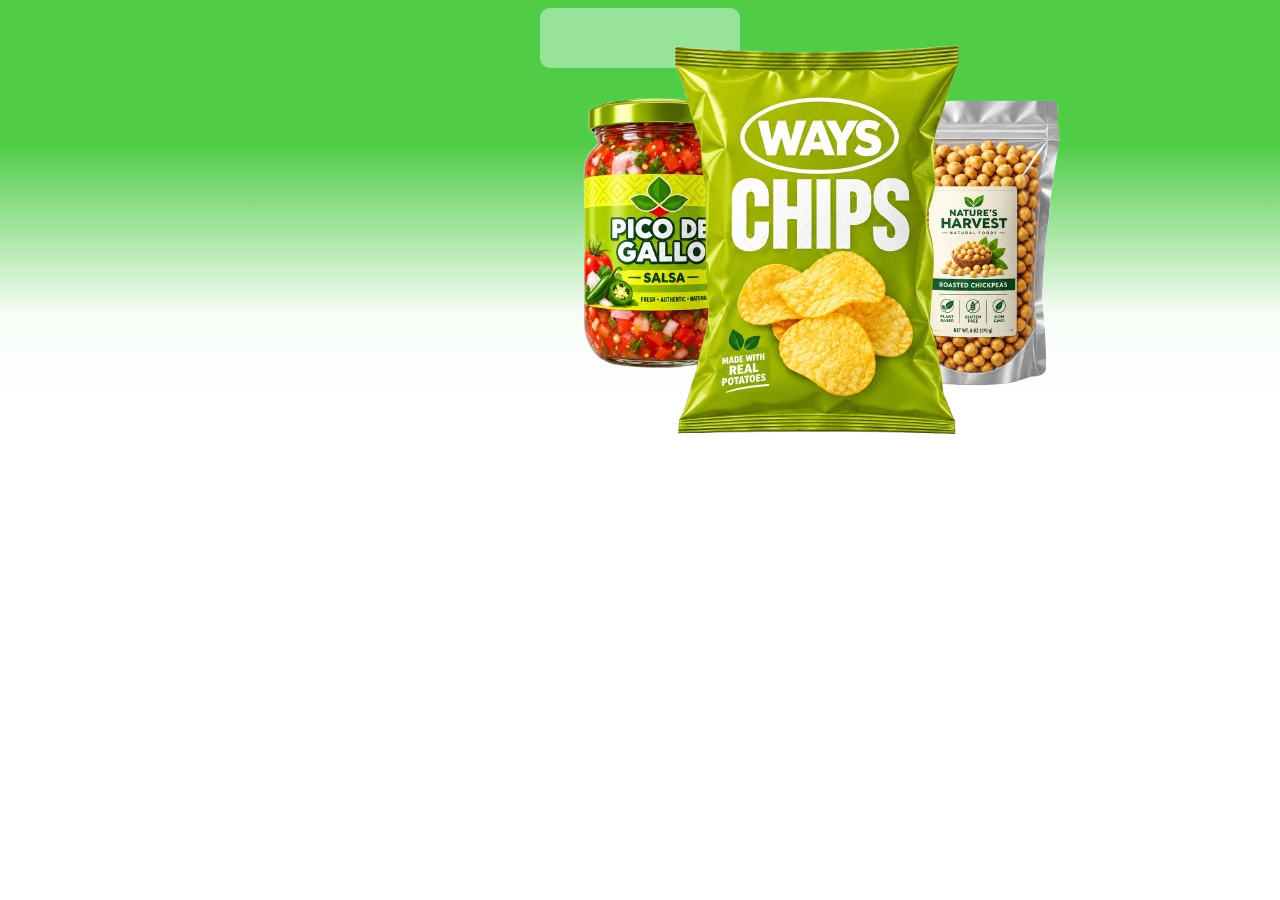
==== html/secondary.html @ f7d3fcb9 "organize css" ====
<html lang="nb">
<head>
    <meta charset="UTF-8" />
    <meta name="viewport" content="width=device-width, initial-scale=1.0" />
    <title>Scanner Landing Page</title>
    <link rel="stylesheet" href="../css/style.css" />
  </head>
<body class="Gradient">
    <div class="ProductInfo">
        <div class="ProductBox">
            <img src="../img/chips.png" alt="">
        </div>
    </div>
</body>
</html>
---- css/style.css ----
.Gradient {
    background: #50cc47;
    background: linear-gradient(
        180deg,
        rgba(80, 204, 71, 1) 0%,
        rgba(80, 204, 71, 1) 16%,
        rgba(80, 204, 71, 0.04) 35%,
        rgba(80, 204, 71, 0) 46%
    );
}



.NavBar {
  display: flex;
  justify-content: space-between;
}

.Pro {
    gap: 5px;
    padding: 3px;
    height: 30px;
    width: 60px;
    display: flex;
    justify-content: center;
    align-items: center;
    border-radius: 20px;
    border: 1px, black;
    background-color: rgba(240, 255, 255, 0.45);
}
.Pro img {
    width: 16px;
    object-fit: contain;
}
.Pro p {
    font-size: 13px;
}

.BellIcon {
    gap: 5px;
    padding: 3px;
    display: flex;
    justify-content: center;
    width: 30px;
    height: 30px;
    border-radius: 20px;
    border: 1px, black;
    background-color: rgba(240, 255, 255, 0.45);
}

.BellIcon img {
    width: 16px;
    object-fit: contain;
}

.Toggles {
    margin-top: 30px;
    display: flex;
    justify-content: space-around;
    align-items: center;
    background-color: rgba(240, 255, 255, 0.45);
    border-radius: 30px;
    height: 3.5%;
}

.History, .Favorites {
    height: 90%;
    display: flex;
    justify-content: center;
    align-items: center;
    gap: 3px;
    flex-grow: 1;
}

.Favorites img, .History img { 
    object-fit: contain;
    width: 12px;
}

.Favorites p, .History p { 
    font-weight: 500;
}

.History {
    background-color: aliceblue;
    border-radius: 30px;
}

.YummyPicture {
    margin-top: 45px;
    display: flex;
    align-items: center;
    flex-direction: column;
}

.YummyPicture img {
    object-fit: contain;
    width: 100%;
}

.Barcode {
    display: flex;
    justify-content: center;
    margin-top: -120px;
    z-index: 2;
}

.Barcode img {
    width: 170px;
    object-fit: contain;
}

.InfoBox {
    margin-top: 50px;
    display: flex;
    flex-direction: column;
    align-items: center;
}

.Info {
    display: flex;
    flex-direction: column;
    align-items: center;
    width: 70%;
}

.Info p {
    margin-top: -10px;
    text-align: center;
}

.CardContainer {
    margin-top: 70px;
    display: flex;
    justify-content: space-evenly;
}

.Card {
    display: flex;
    justify-content: center;
    align-items: center;
    flex-direction: column;
    gap: 4.5px;
    width: 100px;
    height: 100px;
    border-radius: 10px;
    background-color: #ffffff;
    box-shadow: 0px 4px 10px 2px rgba(0, 0, 0, 0.2);
}

.Card img {
    width: 30px;
    object-fit: contain;
}

.Card h3 {
    font-size: 12px;
    margin: 0;
}

.Card p {
    margin: 0;
    font-size: 10px;
}

.ProductInfo {
    display: flex;
    justify-content: center;
}

.ProductBox {
    height: 60px;
    width: 200px;
    border-radius: 10px;
    background-color: rgba(240, 255, 255, 0.45);
}

.ScanBox {
    display: flex;
    justify-content: center;
    align-items: center;
    gap: 3px;
    width: 53%;
    background-color: #50cc47;
    border-radius: 20px;
    height: 35px;
}

.ScanBox p {
    font-size: 14px;
    color: aliceblue;
}

.ScanBox img {
    object-fit: contain;
    width: 17px;
}



p {
  font-family: "Libre Franklin";
}

h3,h4 {
    font-family: "Libre Franklin";
    font-weight: 700;
}
@media screen and (max-width: 440px) {
}

@font-face {
  font-family: "Libre Franklin";
  src: url("../font/LibreFranklin.ttf") format("truetype");
  font-weight: normal;
  font-style: normal;
  font-display: swap;
}
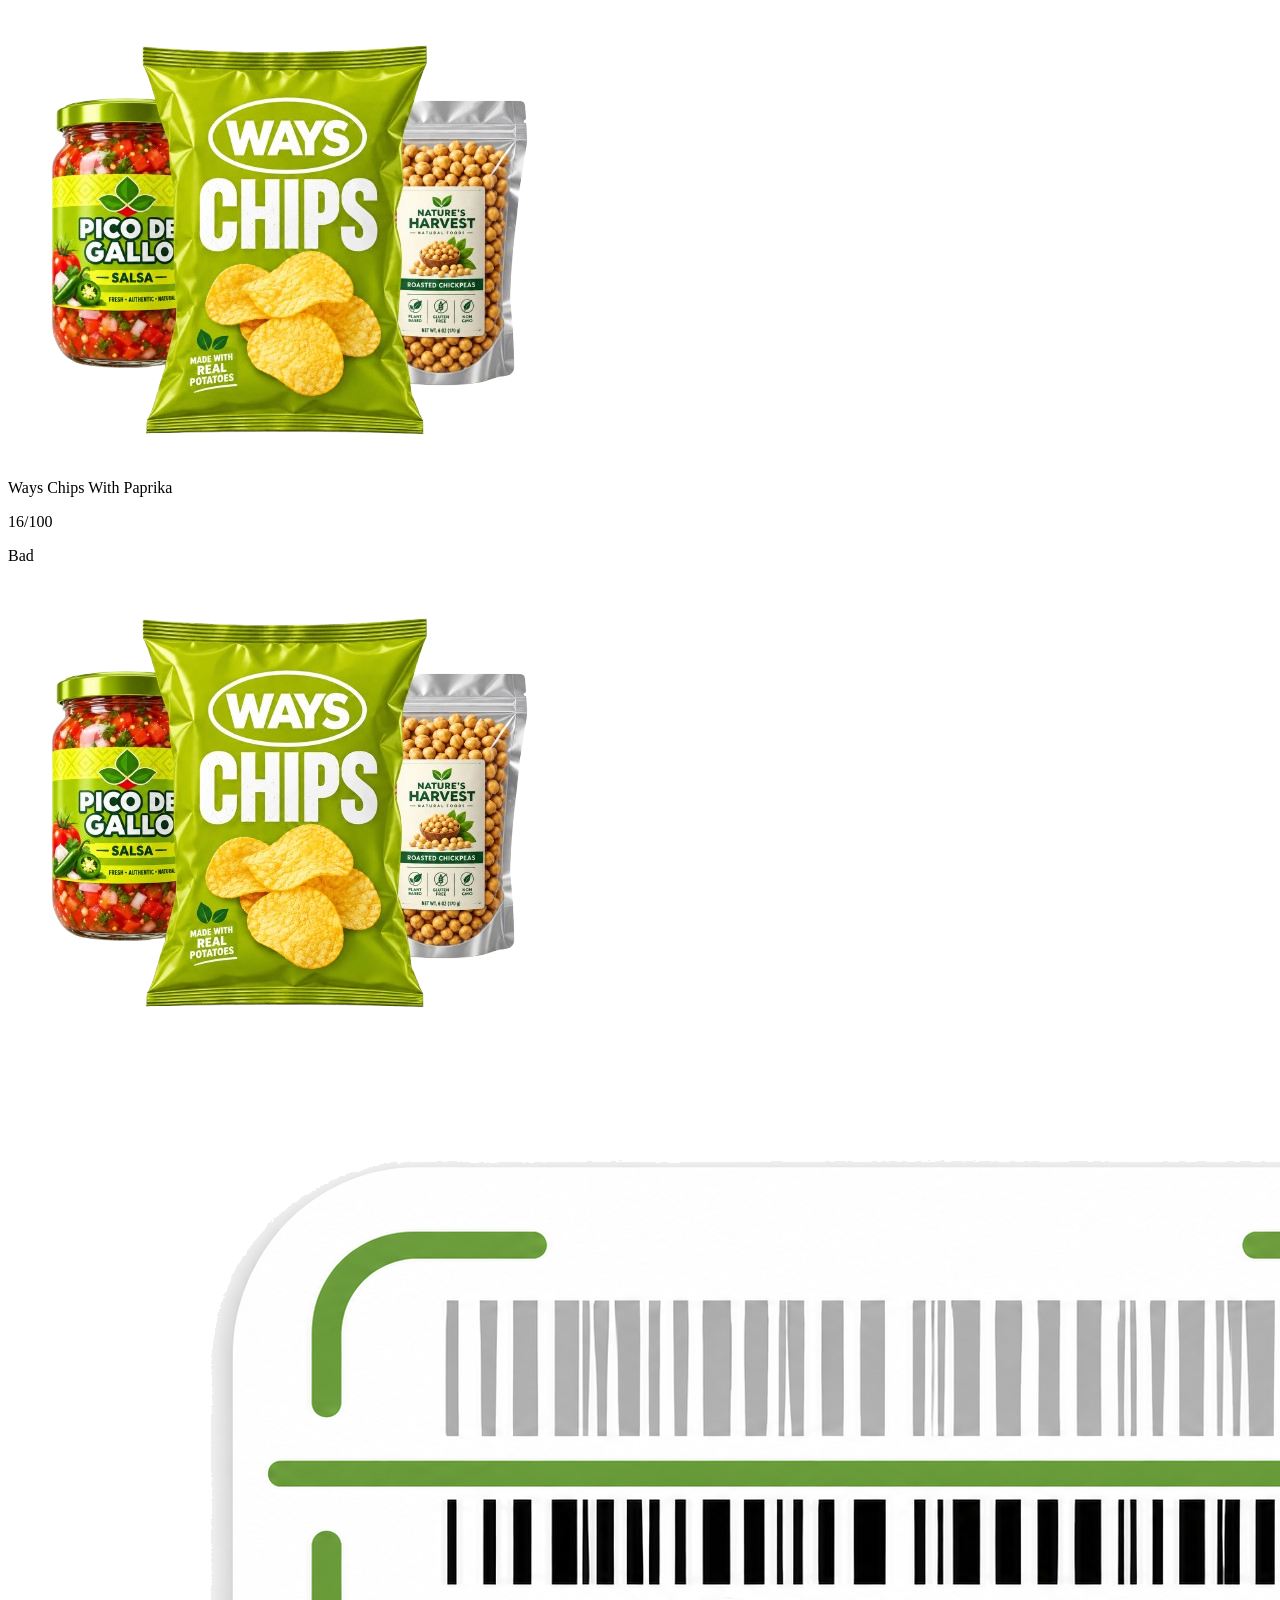
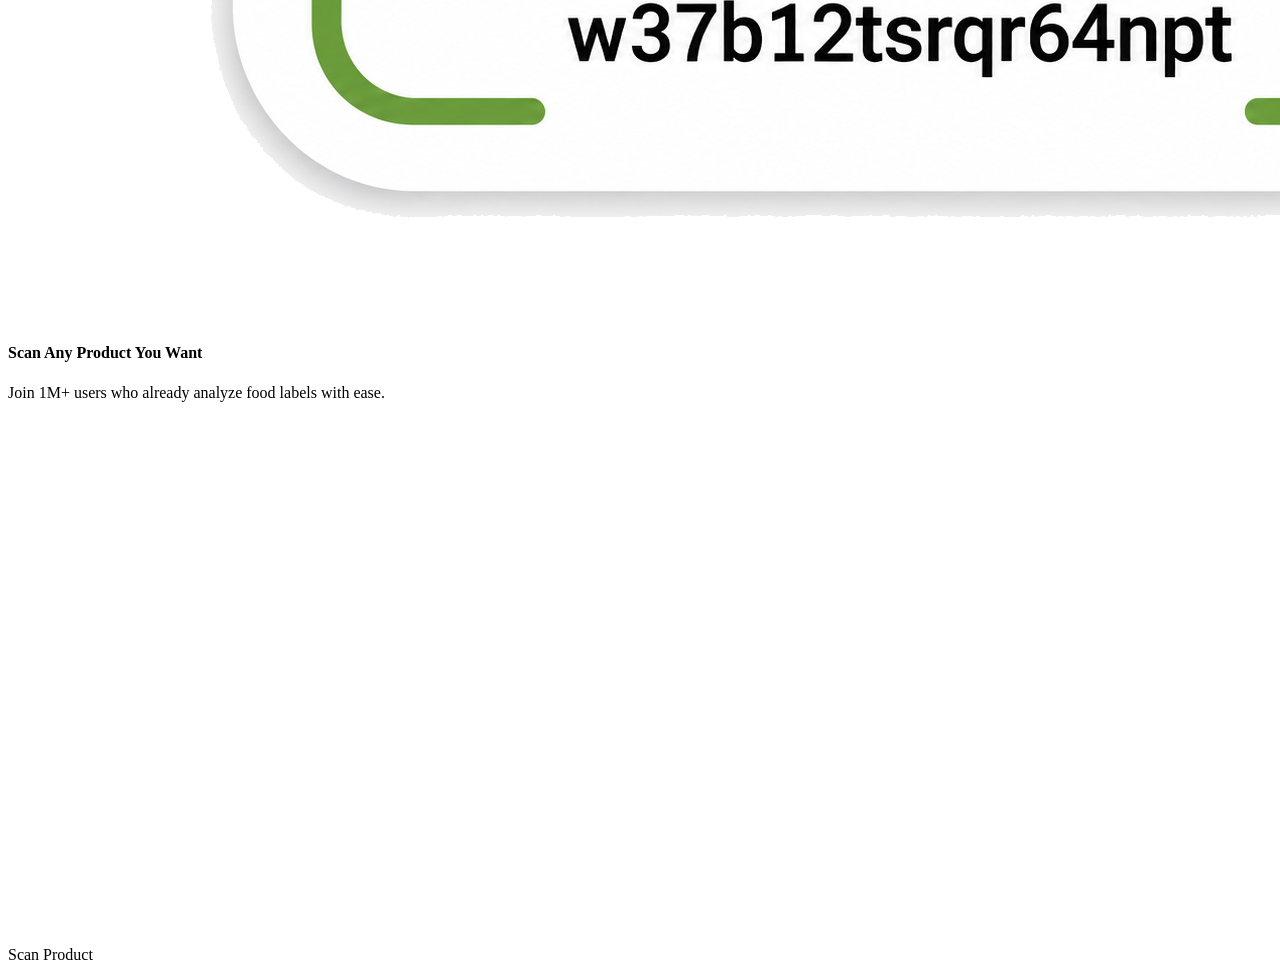
==== commit e36b17d0: "feat: second page" ====
--- a/html/secondary.html
+++ b/html/secondary.html
@@ -1,15 +1,47 @@
 <html lang="nb">
-<head>
+  <head>
     <meta charset="UTF-8" />
     <meta name="viewport" content="width=device-width, initial-scale=1.0" />
-    <title>Scanner Landing Page</title>
+    <title>Secondary</title>
     <link rel="stylesheet" href="../css/style.css" />
   </head>
-<body class="Gradient">
-    <div class="ProductInfo">
-        <div class="ProductBox">
-            <img src="../img/chips.png" alt="">
+  <body class="Gradient">
+    <div class="ProductContainer">
+      <div class="ProductMain">
+        <div class="ProductImageContainer">
+          <div class="ProductImage">
+            <img src="../img/chips.png" alt="chips" />
+          </div>
         </div>
+        <div class="ProductInfoContainer">
+          <div class="ProductTitle">
+            <p>Ways Chips With Paprika</p>
+          </div>
+          <div class="ProductRatingMain">
+            <div class="ProductRating">
+              <p>16/100</p>
+            </div>
+            <p>Bad</p>
+          </div>
+        </div>
+      </div>
     </div>
-</body>
-</html>+
+    <div class="YummyPicture">
+      <img src="../img/chips.png" alt="chips" />
+      <div class="Barcode"><img src="../img/barcode.png" alt="barcode" /></div>
+    </div>
+
+    <div class="InfoBox">
+      <div class="Info">
+        <h4>Scan Any Product You Want</h4>
+        <p>Join 1M+ users who already analyze food labels with ease.</p>
+      </div>
+
+      <div class="ScanBox">
+        <img src="../img/scan.png" alt="" />
+        <p>Scan Product</p>
+      </div>
+    </div>
+  </body>
+</html>
--- a/css/style.css
+++ b/css/style.css
@@ -1,4 +1,6 @@
-.Gradient {
+
+@media screen and (max-width: 440px) {
+    .Gradient {
     background: #50cc47;
     background: linear-gradient(
         180deg,
@@ -68,22 +70,19 @@
     display: flex;
     justify-content: center;
     align-items: center;
-    gap: 3px;
+    gap: 7px;
     flex-grow: 1;
 }
 
-.Favorites img, .History img { 
-    object-fit: contain;
-    width: 12px;
-}
-
-.Favorites p, .History p { 
-    font-weight: 500;
-}
 
 .History {
     background-color: aliceblue;
     border-radius: 30px;
+}
+
+.History img, .Favorites img {
+    width: 17px;
+    object-fit: contain;
 }
 
 .YummyPicture {
@@ -163,16 +162,96 @@
     font-size: 10px;
 }
 
-.ProductInfo {
-    display: flex;
-    justify-content: center;
-}
-
-.ProductBox {
-    height: 60px;
-    width: 200px;
+.ProductContainer {
+    display: flex;
+    justify-content: center;
+}
+
+.ProductMain {
+    display: flex;
+    align-items: center;
+    height: 100px;
+    width: 310px;
     border-radius: 10px;
     background-color: rgba(240, 255, 255, 0.45);
+}
+
+.ProductImageContainer {
+    display: flex;
+    align-items: center;
+    justify-content: center;
+    flex-grow: 4;
+}
+
+.ProductInfoContainer {
+    display: flex;
+    flex-direction: column;
+    align-items: center;
+    flex-grow: 6;
+}
+
+.ProductTitle {
+    display: flex;
+    justify-content: center;
+}
+
+.ProductTitle p {
+    font-size: 15px;
+    font-weight: bold;
+}
+
+.ProductRatingMain {
+    width: 100%;
+    margin-left: 40px;
+    gap: 8px;
+    display: flex;
+    align-items: center;
+    justify-content: flex-start
+}
+
+.ProductRatingMain p {
+    margin: 0;
+    font-size: 15px;
+    font-weight: 700;
+    color: #FA3E00;
+}
+
+.ProductRating {
+    display: flex;
+    justify-content: center;
+    align-items: center;
+    background-color: #FA3E00;
+    width: 75px;
+    height: 35px;
+    border-radius: 15px;
+}
+
+.ProductRating p {
+    color: #ffffff;
+    font-size: 15px;
+    font-weight: 100;
+}
+
+.ProductImage {
+    display: flex;
+    align-items: center;
+    justify-content: center;
+    width: 70px;
+    height: 70px;
+    border-radius: 10px;
+    background-color: #ffffff;
+}
+
+.ProductImage img {
+    width: 60px;
+    object-fit: contain;
+}
+
+.Offer {
+    background-color: rgba(240, 248, 255, 0.669);
+    /* width: 300px; */
+    height: 40px;
+    border-radius: 30px;
 }
 
 .ScanBox {
@@ -206,7 +285,6 @@
     font-family: "Libre Franklin";
     font-weight: 700;
 }
-@media screen and (max-width: 440px) {
 }
 
 @font-face {
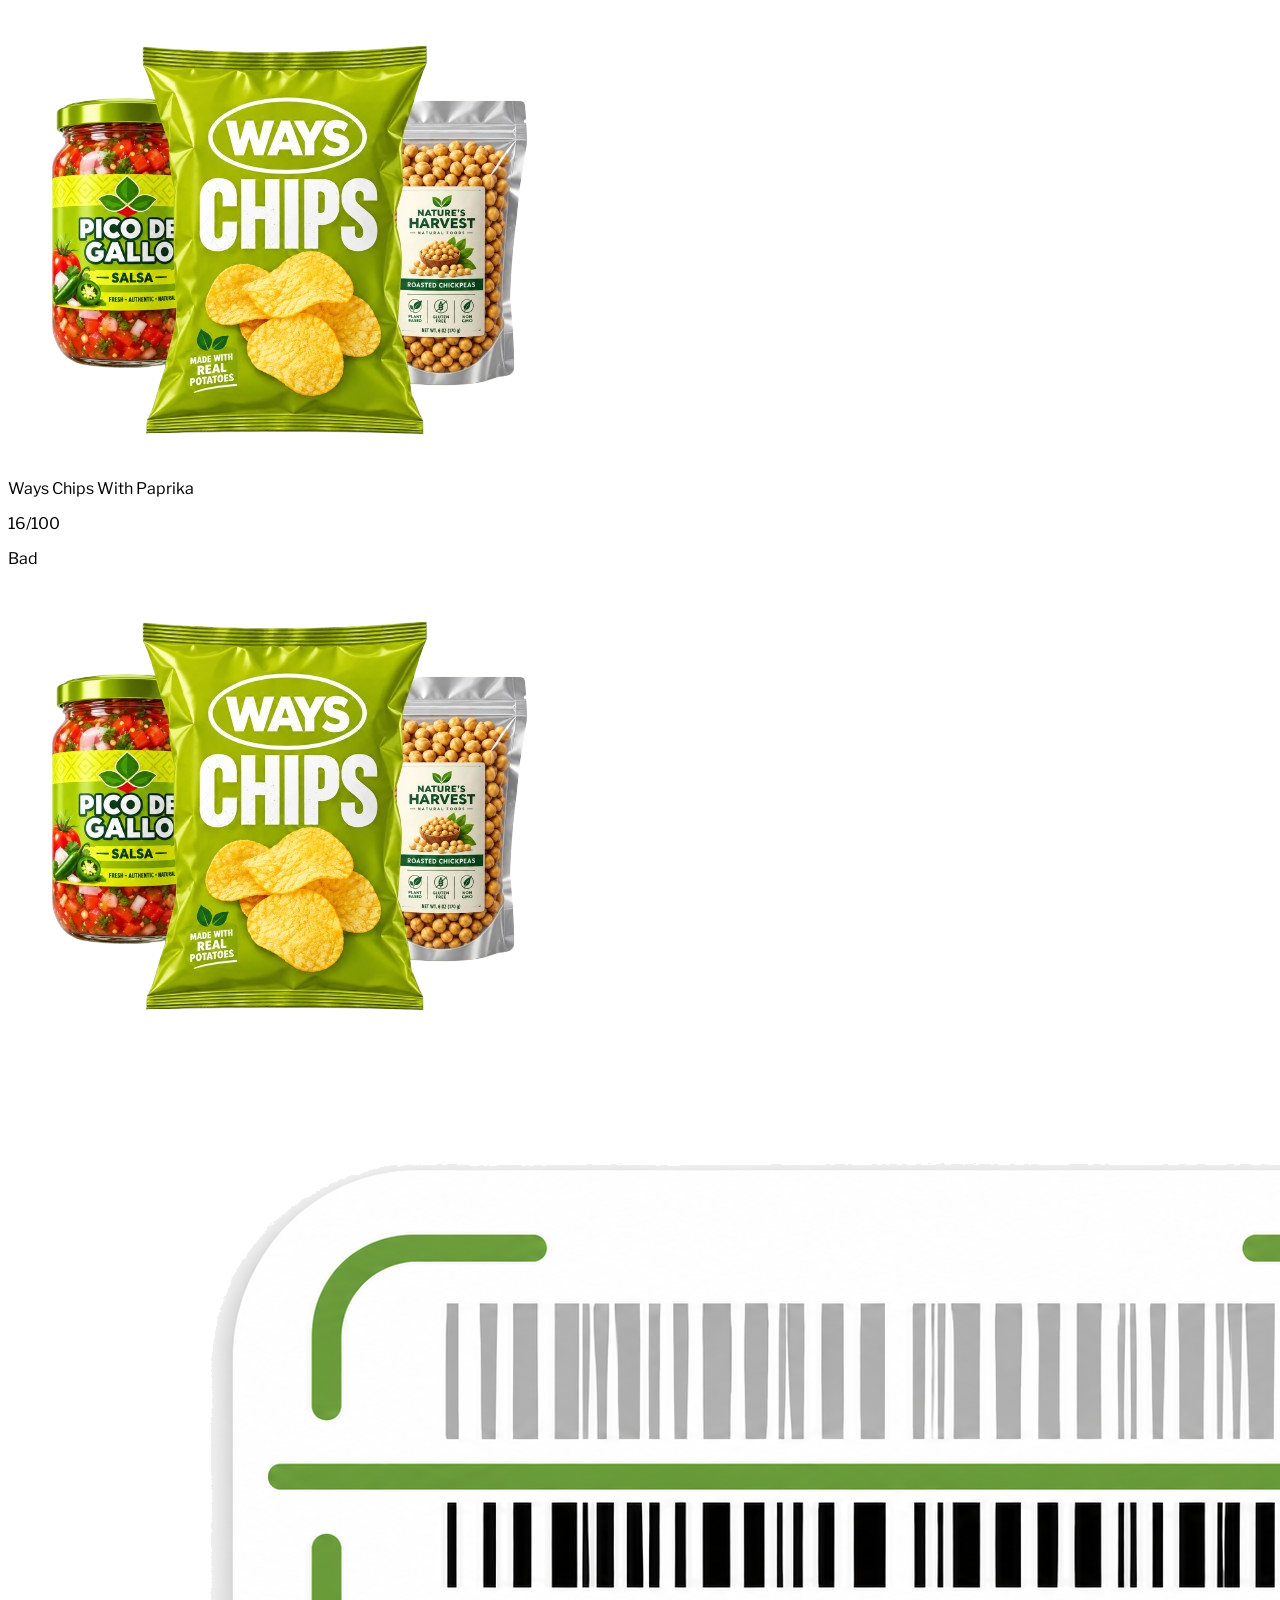
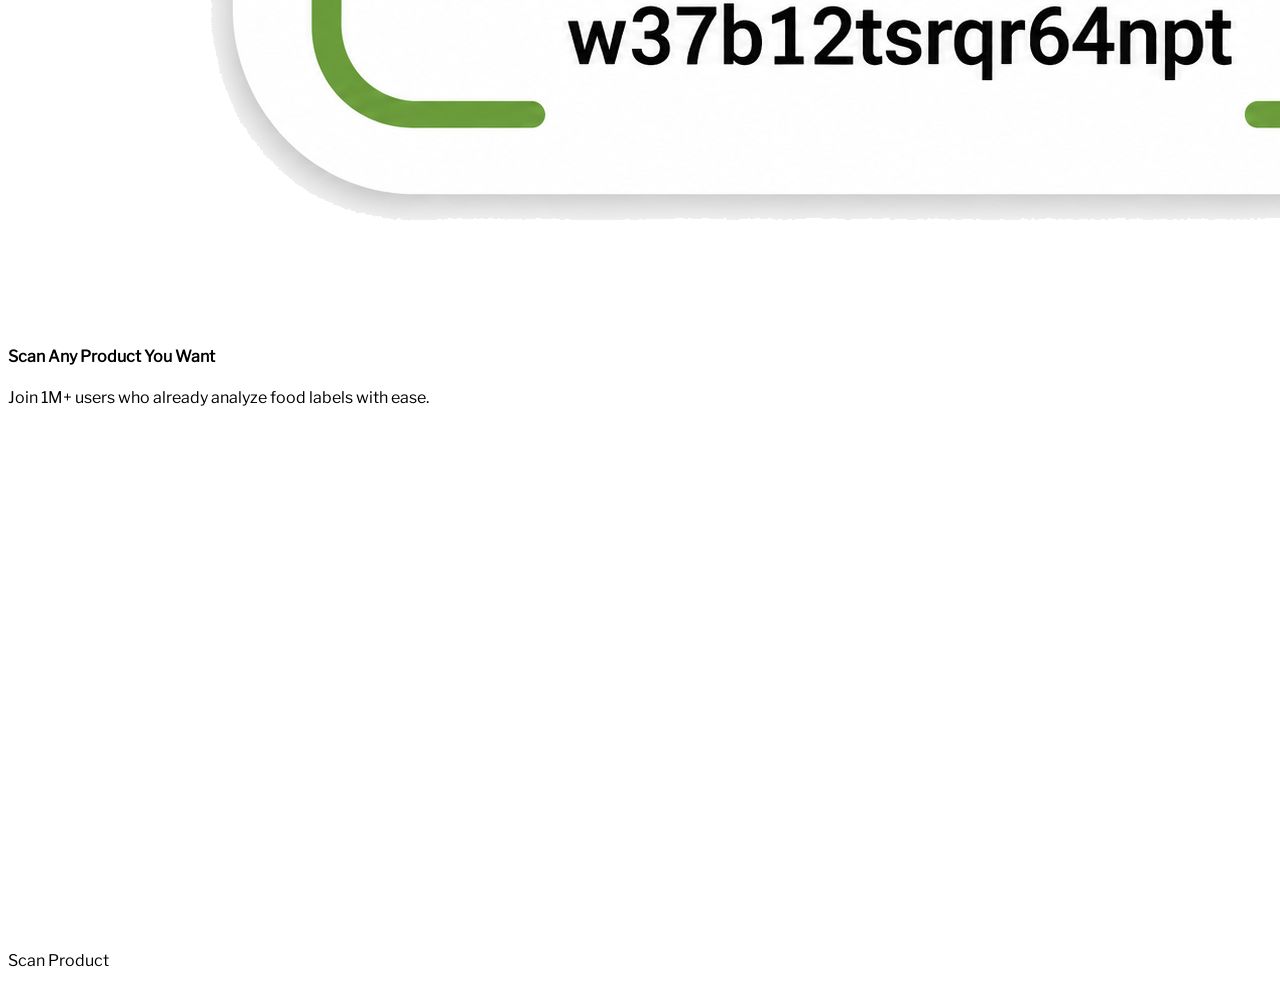
==== commit 54ceb2f5: "fix: spacing 3rd page" ====
--- a/html/secondary.html
+++ b/html/secondary.html
@@ -1,12 +1,13 @@
-<html lang="nb">
-  <head>
-    <meta charset="UTF-8" />
-    <meta name="viewport" content="width=device-width, initial-scale=1.0" />
+<html lang="en">
+<head>
+    <meta charset="UTF-8">
+    <meta name="viewport" content="width=device-width, initial-scale=1.0">
     <title>Secondary</title>
     <link rel="stylesheet" href="../css/style.css" />
-  </head>
-  <body class="Gradient">
-    <div class="ProductContainer">
+</head>
+<body class="gradient">
+    <!-- Product Rating -->
+     <div class="ProductContainer">
       <div class="ProductMain">
         <div class="ProductImageContainer">
           <div class="ProductImage">
@@ -27,21 +28,25 @@
       </div>
     </div>
 
+    <!-- Product Display -->
     <div class="YummyPicture">
       <img src="../img/chips.png" alt="chips" />
       <div class="Barcode"><img src="../img/barcode.png" alt="barcode" /></div>
     </div>
 
+    <!-- Infobox -->
     <div class="InfoBox">
       <div class="Info">
         <h4>Scan Any Product You Want</h4>
         <p>Join 1M+ users who already analyze food labels with ease.</p>
       </div>
-
+      
+      <!-- Scanner -->
       <div class="ScanBox">
         <img src="../img/scan.png" alt="" />
         <p>Scan Product</p>
       </div>
     </div>
-  </body>
-</html>
+    
+</body>
+</html>
--- a/css/style.css
+++ b/css/style.css
@@ -1,7 +1,6 @@
 
 @media screen and (max-width: 440px) {
     .Gradient {
-    background: #50cc47;
     background: linear-gradient(
         180deg,
         rgba(80, 204, 71, 1) 0%,
@@ -11,11 +10,10 @@
     );
 }
 
-
-
 .NavBar {
-  display: flex;
-  justify-content: space-between;
+    margin-top: 30px;
+    display: flex;
+    justify-content: space-between;
 }
 
 .Pro {
@@ -123,9 +121,31 @@
     width: 70%;
 }
 
+.Info h4 {
+    font-size: 22px;
+}
+
 .Info p {
     margin-top: -10px;
     text-align: center;
+    color: #7b7878;
+}
+
+.SecuredBy {
+    margin-top: 15px;
+    margin-bottom: 9px;
+    display: flex;
+    justify-content: center;
+    align-items: center;
+}
+
+.SecuredBy img {
+    object-fit: contain;
+    height: 20px;
+}
+
+.SecuredBy p {
+    color: #7b7878;
 }
 
 .CardContainer {
@@ -163,6 +183,7 @@
 }
 
 .ProductContainer {
+    margin-top: 30px;
     display: flex;
     justify-content: center;
 }
@@ -247,14 +268,96 @@
     object-fit: contain;
 }
 
+.OfferContainer {
+    display: flex;
+    justify-content: center;
+    align-items: center;
+    flex-direction: column;
+}
+
 .Offer {
-    background-color: rgba(240, 248, 255, 0.669);
-    /* width: 300px; */
+    background-color: rgba(240, 255, 255, 0.45);;
+    display: flex;
+    justify-content: center;
+    align-items: center;
+    height: 50px;
+    width: 300px;
+    border-radius: 30px;
+}
+
+.Offer p {
+    font-size: 18px;
+}
+
+.Discount {
+    display: flex;
+    flex-direction: column;
+    justify-content: center;
+    align-items: center;
+}
+
+.DiscountTextDivider {
+    display: flex;
+    align-items: center;
+    justify-content: center;
+    margin-bottom: 2px;
+}
+
+.DiscountTextDivider p {
+    font-size: 20px;
+    margin: 0;
+}
+
+.DiscountClaim {
+    display: flex;
+    justify-content: center;
+    align-items: center;
+    gap: 3px;
+    background-color: #50cc47;
+    border-radius: 20px;
     height: 40px;
-    border-radius: 30px;
-}
-
-.ScanBox {
+}
+
+
+.Discount h1 {
+    font-size: 65px;
+    margin: 7px;
+    /* marg */
+}
+
+.Discount p {
+    margin: 0;
+}
+
+
+.Strikethrough {
+    text-decoration:line-through;
+}
+.GreenBox {
+    margin-top: 50px;
+    background-color: #50cc47;
+    border-radius: 10px;
+    width: 100px;
+    height: 8px;
+}
+
+.ClaimContainer {
+    margin-top: 30px;
+    display: flex;
+    justify-content: center;
+    align-items: center;
+    flex-direction: column;
+}
+
+.ClaimContainer p {
+    margin: 7px;
+}
+
+.GreenText {
+    color: #50cc47;;
+}
+
+.ScanBox, .ScanBoxWide {
     display: flex;
     justify-content: center;
     align-items: center;
@@ -265,6 +368,21 @@
     height: 35px;
 }
 
+.ScanBox {
+    height: 35px;
+    width: 53%;
+}
+
+.ScanBoxWide {
+    height: 40px;
+    width: 100%;
+}
+
+.ScanBoxWide p {
+    font-size: 18px;
+    color: aliceblue;
+}
+
 .ScanBox p {
     font-size: 14px;
     color: aliceblue;
@@ -275,16 +393,20 @@
     width: 17px;
 }
 
+.OrangeText {
+    color: #FA3E00;;
+}
+
+}
 
 
 p {
   font-family: "Libre Franklin";
 }
 
-h3,h4 {
+h1,h2,h3,h4,h5,h6 {
     font-family: "Libre Franklin";
     font-weight: 700;
-}
 }
 
 @font-face {
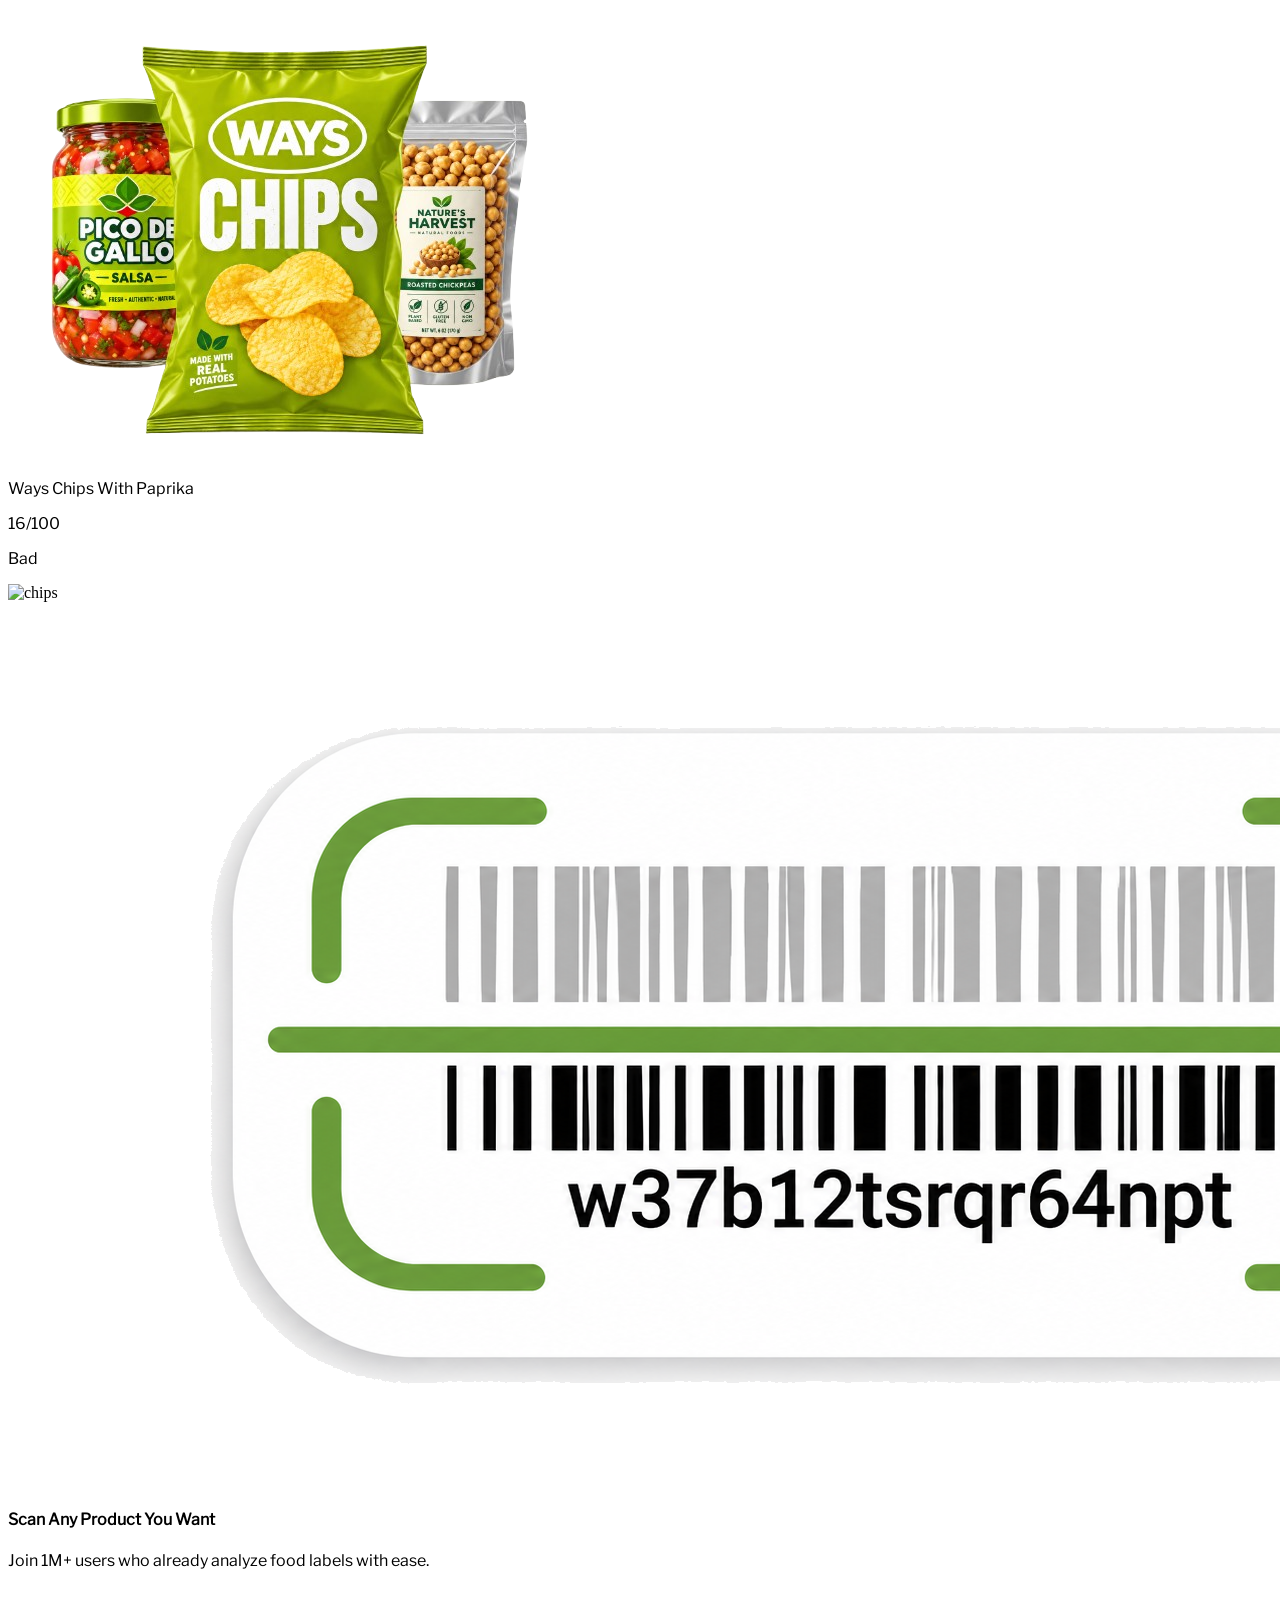
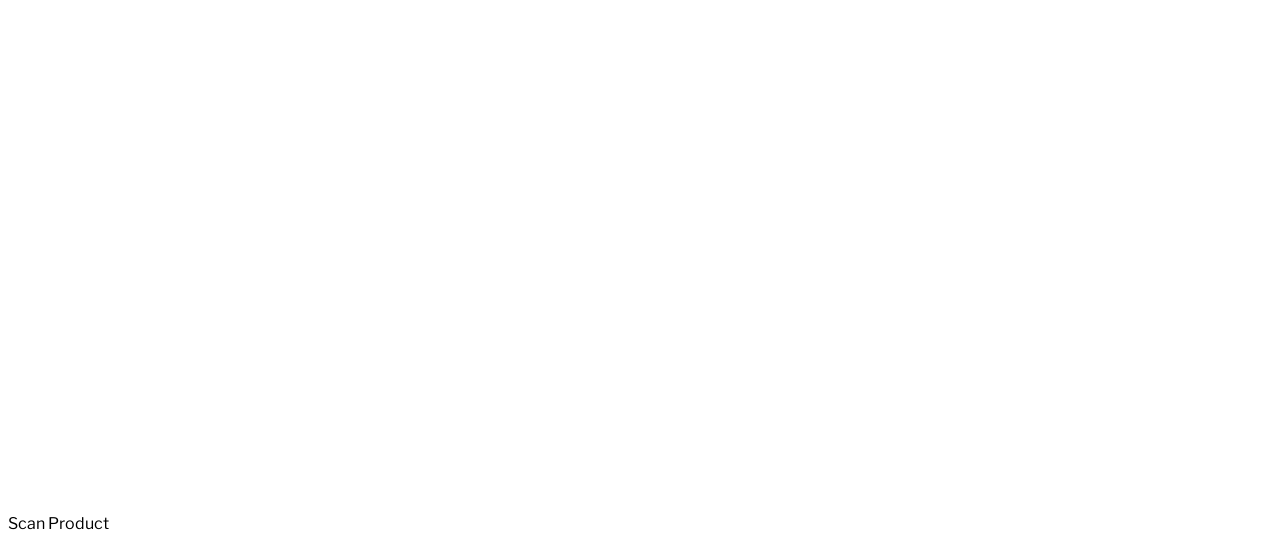
==== commit 560e534e: "fix: scan btn small" ====
--- a/html/secondary.html
+++ b/html/secondary.html
@@ -29,20 +29,19 @@
     </div>
 
     <!-- Product Display -->
-    <div class="YummyPicture">
-      <img src="../img/chips.png" alt="chips" />
+    <div class="YummyPictureSpaced">
+      <img src="../img/chips_single.png" alt="chips" />
       <div class="Barcode"><img src="../img/barcode.png" alt="barcode" /></div>
     </div>
 
     <!-- Infobox -->
-    <div class="InfoBox">
-      <div class="Info">
+    <div class="InfoBoxSpaced">
+      <div class="InfoTwo">
         <h4>Scan Any Product You Want</h4>
         <p>Join 1M+ users who already analyze food labels with ease.</p>
       </div>
-      
       <!-- Scanner -->
-      <div class="ScanBox">
+      <div class="ScanBoxSpaced">
         <img src="../img/scan.png" alt="" />
         <p>Scan Product</p>
       </div>
--- a/css/style.css
+++ b/css/style.css
@@ -83,14 +83,21 @@
     object-fit: contain;
 }
 
+.YummyPicture, .YummyPictureSpaced {
+    display: flex;
+    align-items: center;
+    flex-direction: column;
+}
+
 .YummyPicture {
     margin-top: 45px;
-    display: flex;
-    align-items: center;
-    flex-direction: column;
-}
-
-.YummyPicture img {
+}
+
+.YummyPictureSpaced {
+    margin-top: 60px;
+}
+
+.YummyPicture img, .YummyPictureSpaced img {
     object-fit: contain;
     width: 100%;
 }
@@ -107,14 +114,21 @@
     object-fit: contain;
 }
 
+.InfoBox, .InfoBoxSpaced {
+    display: flex;
+    flex-direction: column;
+    align-items: center;
+}
+
 .InfoBox {
     margin-top: 50px;
-    display: flex;
-    flex-direction: column;
-    align-items: center;
-}
-
-.Info {
+}
+
+.InfoBoxSpaced  {
+    margin-top: 65px;
+}
+
+.Info, .InfoTwo {
     display: flex;
     flex-direction: column;
     align-items: center;
@@ -125,7 +139,12 @@
     font-size: 22px;
 }
 
-.Info p {
+.InfoTwo h4 {
+    text-align: center;
+    font-size: 30px;
+}
+
+.Info p, .InfoTwo p {
     margin-top: -10px;
     text-align: center;
     color: #7b7878;
@@ -217,8 +236,9 @@
 }
 
 .ProductTitle p {
-    font-size: 15px;
+    font-size: 18px;
     font-weight: bold;
+    margin: 10;
 }
 
 .ProductRatingMain {
@@ -232,7 +252,7 @@
 
 .ProductRatingMain p {
     margin: 0;
-    font-size: 15px;
+    font-size: 18px;
     font-weight: 700;
     color: #FA3E00;
 }
@@ -357,15 +377,13 @@
     color: #50cc47;;
 }
 
-.ScanBox, .ScanBoxWide {
+.ScanBox, .ScanBoxWide, .ScanBoxSpaced {
     display: flex;
     justify-content: center;
     align-items: center;
     gap: 3px;
-    width: 53%;
     background-color: #50cc47;
     border-radius: 20px;
-    height: 35px;
 }
 
 .ScanBox {
@@ -378,17 +396,24 @@
     width: 100%;
 }
 
+.ScanBoxSpaced {
+    margin-top: 10px;
+    border-radius: 30px;
+    height: 50px;
+    width: 40%;
+}
+
 .ScanBoxWide p {
     font-size: 18px;
     color: aliceblue;
 }
 
-.ScanBox p {
+.ScanBox p, .ScanBoxSpaced p {
     font-size: 14px;
     color: aliceblue;
 }
 
-.ScanBox img {
+.ScanBox img, .ScanBoxSpaced img {
     object-fit: contain;
     width: 17px;
 }
